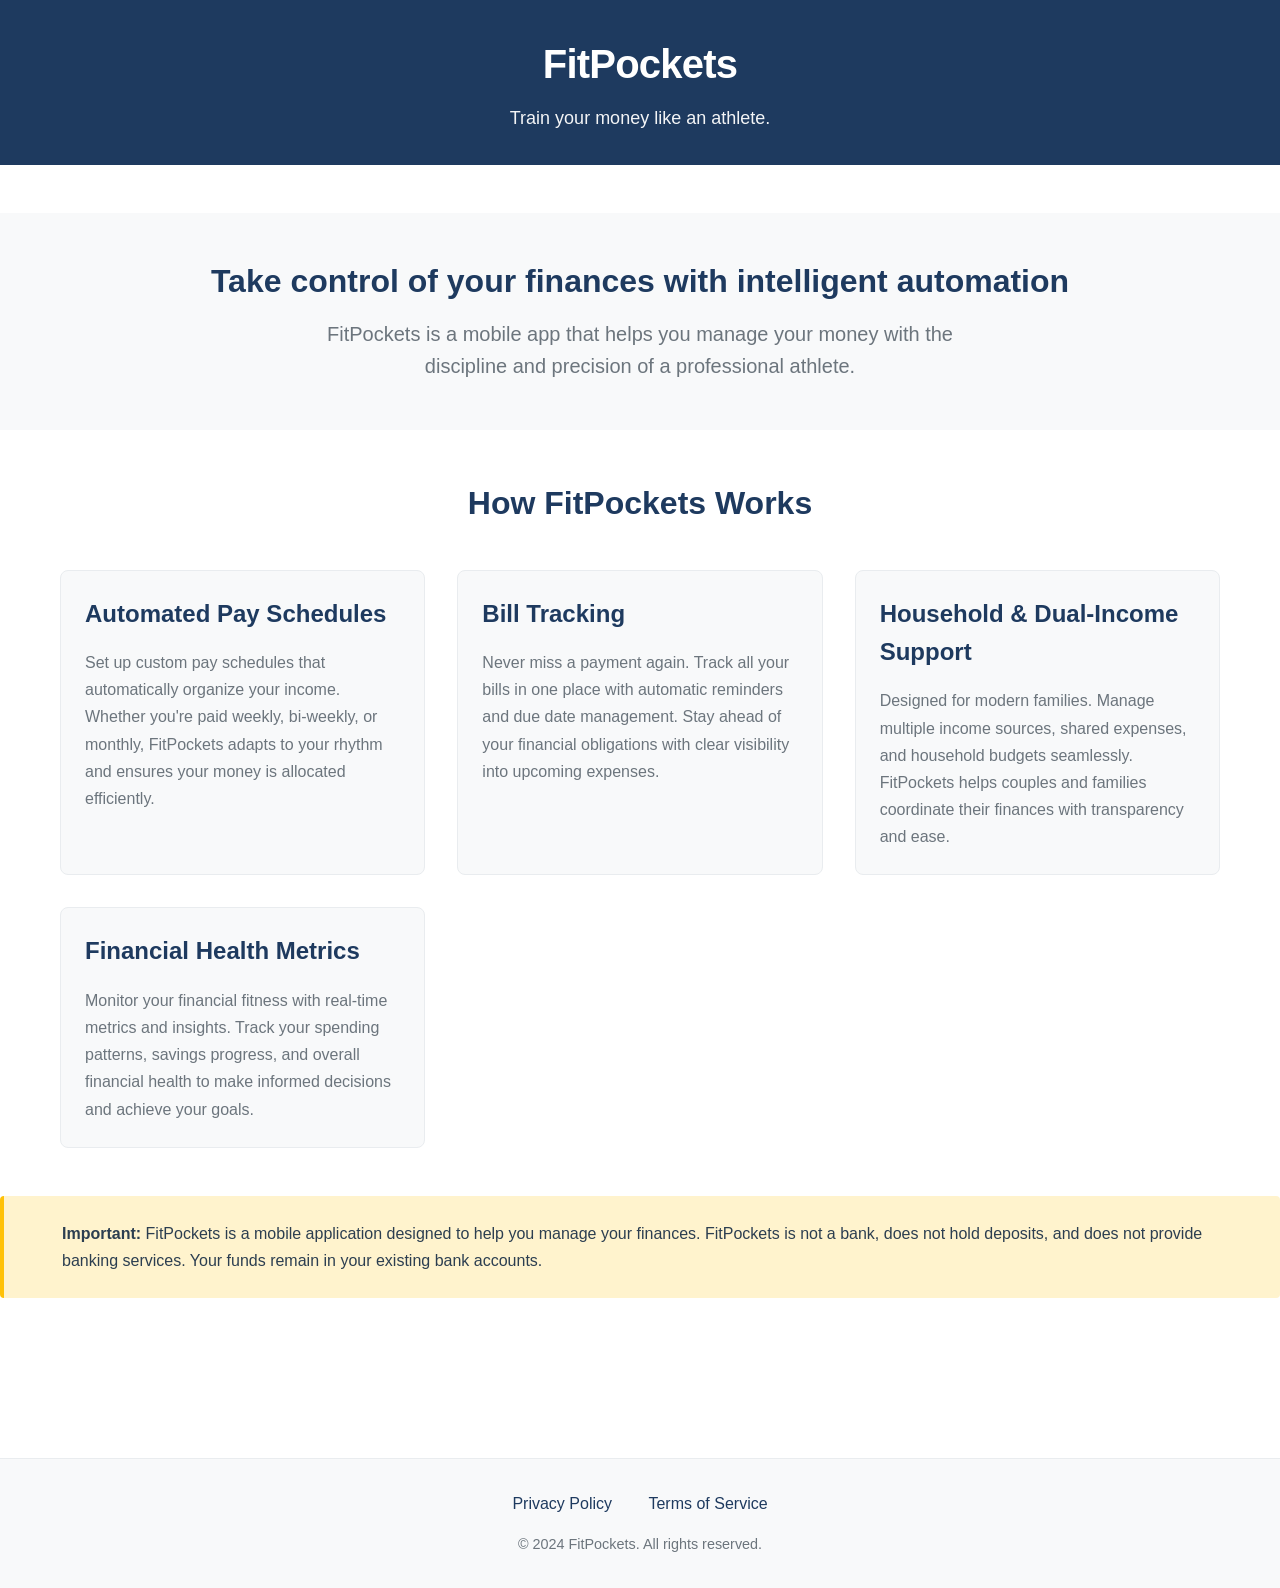
==== index.html @ 13fdd1f0 "Initial commit: FitPockets website" ====
<!DOCTYPE html>
<html lang="en">
<head>
    <meta charset="UTF-8">
    <meta name="viewport" content="width=device-width, initial-scale=1.0">
    <title>FitPockets - Train your money like an athlete.</title>
    <link rel="stylesheet" href="/assets/css/style.css">
</head>
<body>
    <header>
        <div class="container">
            <h1>FitPockets</h1>
            <p class="tagline">Train your money like an athlete.</p>
        </div>
    </header>

    <main>
        <section class="hero">
            <div class="container">
                <h2>Take control of your finances with intelligent automation</h2>
                <p class="lead">FitPockets is a mobile app that helps you manage your money with the discipline and precision of a professional athlete.</p>
            </div>
        </section>

        <section class="features">
            <div class="container">
                <h2>How FitPockets Works</h2>
                <div class="feature-grid">
                    <div class="feature">
                        <h3>Automated Pay Schedules</h3>
                        <p>Set up custom pay schedules that automatically organize your income. Whether you're paid weekly, bi-weekly, or monthly, FitPockets adapts to your rhythm and ensures your money is allocated efficiently.</p>
                    </div>
                    <div class="feature">
                        <h3>Bill Tracking</h3>
                        <p>Never miss a payment again. Track all your bills in one place with automatic reminders and due date management. Stay ahead of your financial obligations with clear visibility into upcoming expenses.</p>
                    </div>
                    <div class="feature">
                        <h3>Household & Dual-Income Support</h3>
                        <p>Designed for modern families. Manage multiple income sources, shared expenses, and household budgets seamlessly. FitPockets helps couples and families coordinate their finances with transparency and ease.</p>
                    </div>
                    <div class="feature">
                        <h3>Financial Health Metrics</h3>
                        <p>Monitor your financial fitness with real-time metrics and insights. Track your spending patterns, savings progress, and overall financial health to make informed decisions and achieve your goals.</p>
                    </div>
                </div>
            </div>
        </section>

        <section class="disclaimer">
            <div class="container">
                <p><strong>Important:</strong> FitPockets is a mobile application designed to help you manage your finances. FitPockets is not a bank, does not hold deposits, and does not provide banking services. Your funds remain in your existing bank accounts.</p>
            </div>
        </section>
    </main>

    <footer>
        <div class="container">
            <nav>
                <a href="/privacy/">Privacy Policy</a>
                <a href="/terms/">Terms of Service</a>
            </nav>
            <p>&copy; 2024 FitPockets. All rights reserved.</p>
        </div>
    </footer>
</body>
</html>
---- assets/css/style.css ----
/* Reset and Base Styles */
* {
    margin: 0;
    padding: 0;
    box-sizing: border-box;
}

:root {
    --primary-color: #1e3a5f;
    --accent-color: #2d9a7a;
    --text-color: #2c3e50;
    --text-light: #6c757d;
    --bg-color: #ffffff;
    --bg-light: #f8f9fa;
    --border-color: #e9ecef;
    --link-color: #1e3a5f;
    --link-hover: #2d9a7a;
}

body {
    font-family: -apple-system, BlinkMacSystemFont, "Segoe UI", Roboto, "Helvetica Neue", Arial, sans-serif;
    line-height: 1.6;
    color: var(--text-color);
    background-color: var(--bg-color);
    font-size: 16px;
}

/* Container */
.container {
    max-width: 1200px;
    margin: 0 auto;
    padding: 0 20px;
}

/* Header */
header {
    background-color: var(--primary-color);
    color: white;
    padding: 2rem 0;
    text-align: center;
}

header h1 {
    font-size: 2.5rem;
    font-weight: 700;
    margin-bottom: 0.5rem;
    letter-spacing: -0.02em;
}

header h1 a {
    color: white;
    text-decoration: none;
}

header h1 a:hover {
    opacity: 0.9;
}

.tagline {
    font-size: 1.125rem;
    font-weight: 400;
    opacity: 0.95;
    margin: 0;
}

/* Main Content */
main {
    min-height: calc(100vh - 300px);
    padding: 3rem 0;
}

/* Hero Section */
.hero {
    text-align: center;
    padding: 3rem 0;
    background-color: var(--bg-light);
    margin-bottom: 3rem;
}

.hero h2 {
    font-size: 2rem;
    font-weight: 600;
    color: var(--primary-color);
    margin-bottom: 1rem;
    line-height: 1.3;
}

.lead {
    font-size: 1.25rem;
    color: var(--text-light);
    max-width: 700px;
    margin: 0 auto;
}

/* Features Section */
.features {
    margin-bottom: 3rem;
}

.features h2 {
    font-size: 2rem;
    font-weight: 600;
    color: var(--primary-color);
    text-align: center;
    margin-bottom: 2.5rem;
}

.feature-grid {
    display: grid;
    grid-template-columns: repeat(auto-fit, minmax(280px, 1fr));
    gap: 2rem;
}

.feature {
    padding: 1.5rem;
    background-color: var(--bg-light);
    border-radius: 8px;
    border: 1px solid var(--border-color);
}

.feature h3 {
    font-size: 1.5rem;
    font-weight: 600;
    color: var(--primary-color);
    margin-bottom: 1rem;
}

.feature p {
    color: var(--text-light);
    line-height: 1.7;
}

/* Disclaimer Section */
.disclaimer {
    background-color: #fff3cd;
    border-left: 4px solid #ffc107;
    padding: 1.5rem;
    margin: 3rem 0;
    border-radius: 4px;
}

.disclaimer p {
    margin: 0;
    color: var(--text-color);
    line-height: 1.7;
}

/* Legal Pages */
.legal-page {
    max-width: 800px;
    margin: 0 auto;
}

.legal-page > h1 {
    font-size: 2.5rem;
    font-weight: 700;
    color: var(--primary-color);
    margin-bottom: 0.5rem;
}

.last-updated {
    color: var(--text-light);
    font-size: 0.9rem;
    margin-bottom: 2rem;
    font-style: italic;
}

.legal-page section {
    margin-bottom: 2.5rem;
}

.legal-page h2 {
    font-size: 1.75rem;
    font-weight: 600;
    color: var(--primary-color);
    margin-top: 2rem;
    margin-bottom: 1rem;
}

.legal-page h3 {
    font-size: 1.25rem;
    font-weight: 600;
    color: var(--text-color);
    margin-top: 1.5rem;
    margin-bottom: 0.75rem;
}

.legal-page p {
    margin-bottom: 1rem;
    line-height: 1.8;
    color: var(--text-color);
}

.legal-page ul {
    margin-left: 1.5rem;
    margin-bottom: 1rem;
    line-height: 1.8;
}

.legal-page ul ul {
    margin-top: 0.5rem;
    margin-bottom: 0.5rem;
}

.legal-page li {
    margin-bottom: 0.5rem;
    color: var(--text-color);
}

.legal-page a {
    color: var(--link-color);
    text-decoration: underline;
}

.legal-page a:hover {
    color: var(--link-hover);
}

/* Footer */
footer {
    background-color: var(--bg-light);
    border-top: 1px solid var(--border-color);
    padding: 2rem 0;
    margin-top: 4rem;
}

footer .container {
    text-align: center;
}

footer nav {
    margin-bottom: 1rem;
}

footer nav a {
    color: var(--link-color);
    text-decoration: none;
    margin: 0 1rem;
    font-weight: 500;
}

footer nav a:hover {
    color: var(--link-hover);
    text-decoration: underline;
}

footer p {
    color: var(--text-light);
    font-size: 0.9rem;
    margin: 0;
}

/* Responsive Design */
@media (max-width: 768px) {
    header h1 {
        font-size: 2rem;
    }

    .tagline {
        font-size: 1rem;
    }

    .hero h2 {
        font-size: 1.5rem;
    }

    .lead {
        font-size: 1.125rem;
    }

    .features h2 {
        font-size: 1.75rem;
    }

    .feature-grid {
        grid-template-columns: 1fr;
        gap: 1.5rem;
    }

    .legal-page > h1 {
        font-size: 2rem;
    }

    .legal-page h2 {
        font-size: 1.5rem;
    }

    .legal-page h3 {
        font-size: 1.125rem;
    }

    footer nav a {
        display: block;
        margin: 0.5rem 0;
    }

    .container {
        padding: 0 15px;
    }

    main {
        padding: 2rem 0;
    }

    .hero {
        padding: 2rem 0;
    }
}

@media (max-width: 480px) {
    header {
        padding: 1.5rem 0;
    }

    header h1 {
        font-size: 1.75rem;
    }

    .hero h2 {
        font-size: 1.25rem;
    }

    .lead {
        font-size: 1rem;
    }

    .feature {
        padding: 1.25rem;
    }

    .feature h3 {
        font-size: 1.25rem;
    }
}
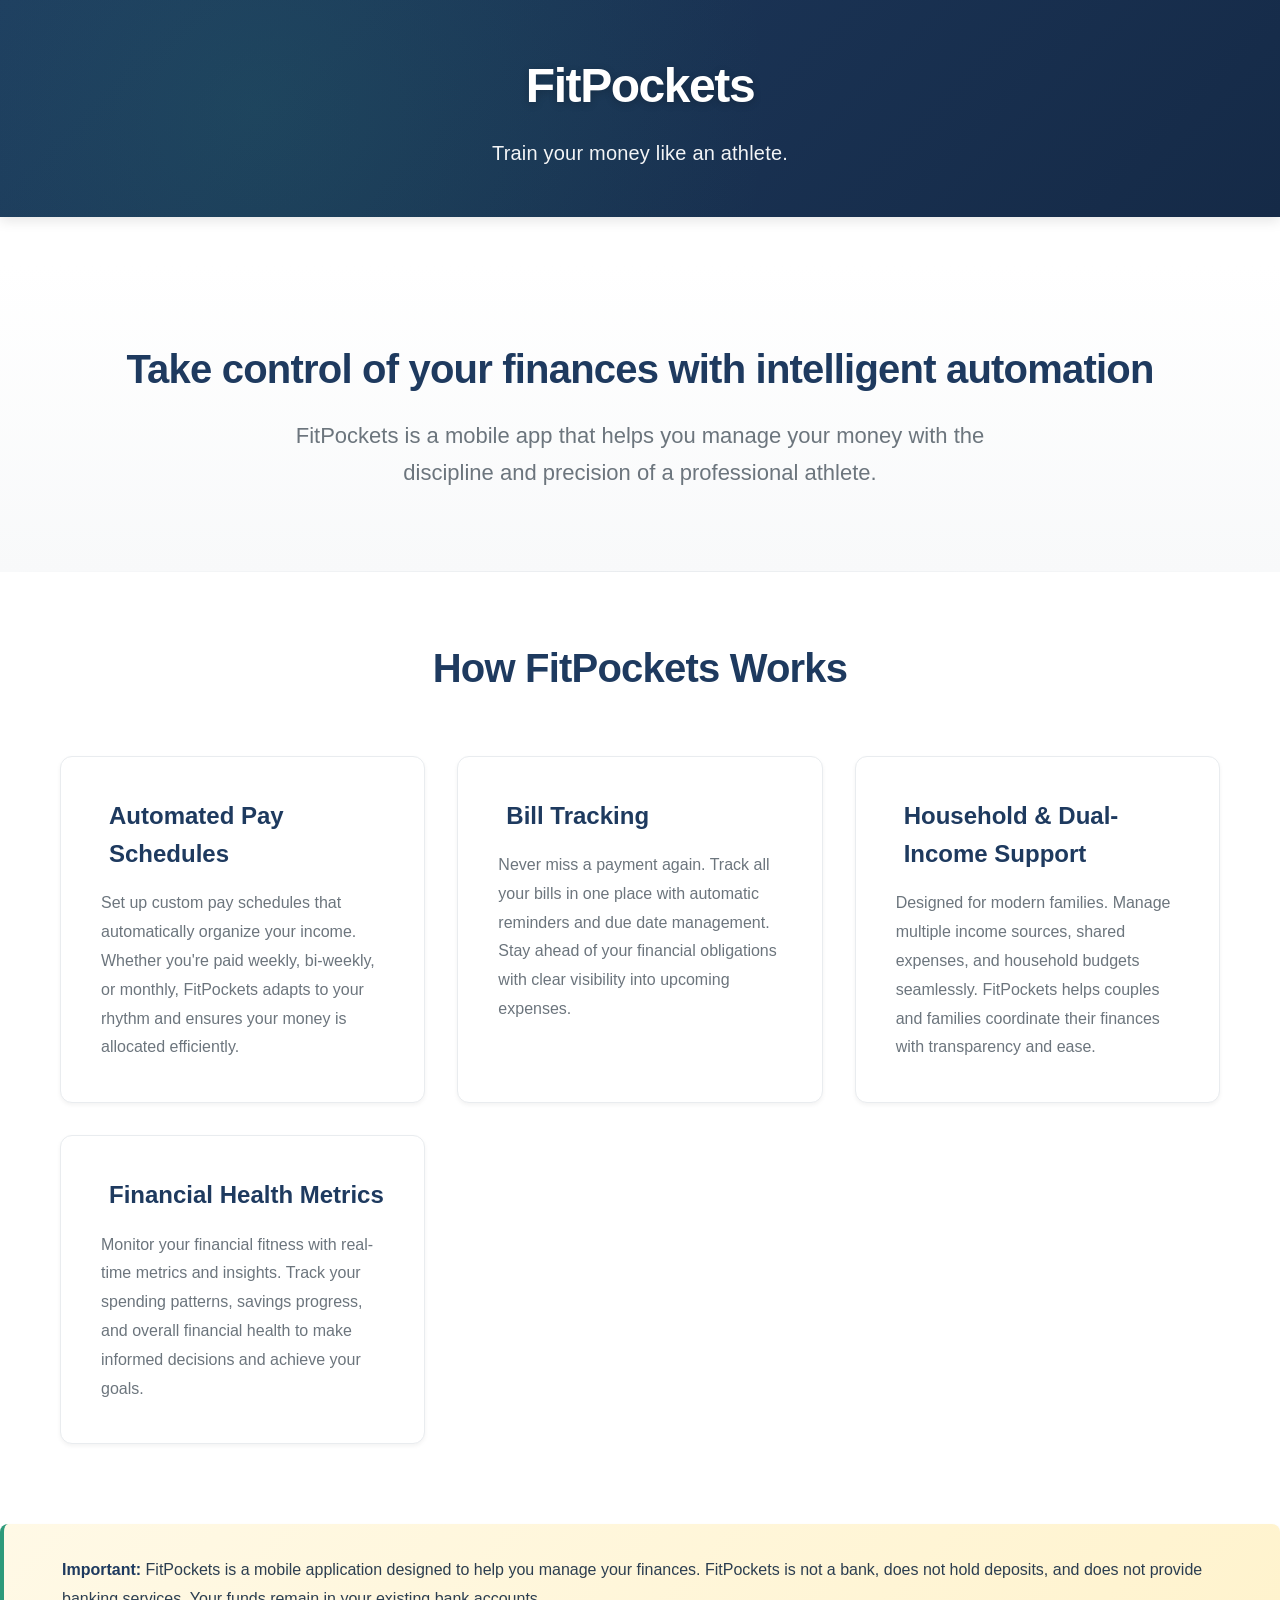
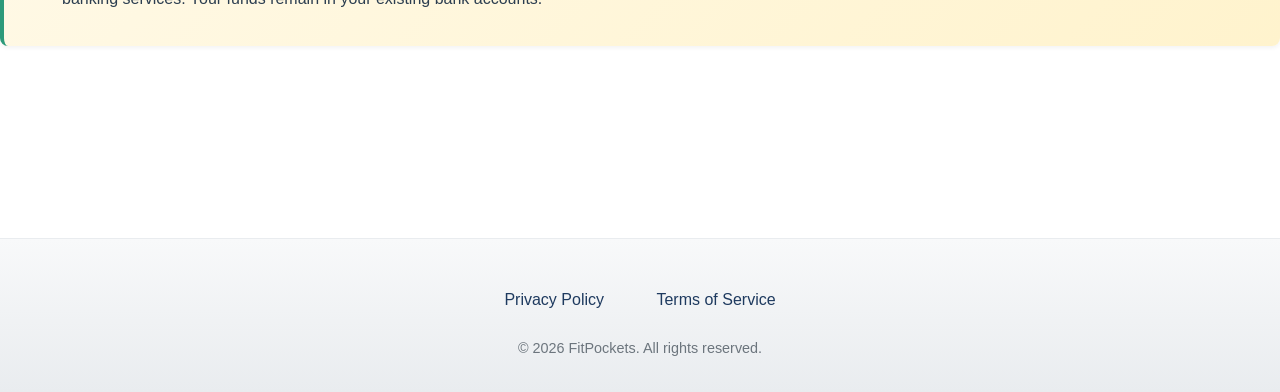
==== commit 761bfaa5: "Update copyright year and last updated dates to 2026 - Updated footer copyright from 2024 to 2026 in" ====
--- a/index.html
+++ b/index.html
@@ -59,10 +59,8 @@
                 <a href="/privacy/">Privacy Policy</a>
                 <a href="/terms/">Terms of Service</a>
             </nav>
-            <p>&copy; 2024 FitPockets. All rights reserved.</p>
+            <p>&copy; 2026 FitPockets. All rights reserved.</p>
         </div>
     </footer>
 </body>
 </html>
-
-
--- a/assets/css/style.css
+++ b/assets/css/style.css
@@ -7,14 +7,22 @@
 
 :root {
     --primary-color: #1e3a5f;
+    --primary-dark: #152a47;
+    --primary-light: #2a4d7a;
     --accent-color: #2d9a7a;
+    --accent-light: #3db896;
+    --accent-dark: #247a63;
     --text-color: #2c3e50;
     --text-light: #6c757d;
     --bg-color: #ffffff;
     --bg-light: #f8f9fa;
+    --bg-gradient: linear-gradient(135deg, #667eea 0%, #764ba2 100%);
     --border-color: #e9ecef;
     --link-color: #1e3a5f;
     --link-hover: #2d9a7a;
+    --shadow-sm: 0 2px 4px rgba(0, 0, 0, 0.05);
+    --shadow-md: 0 4px 12px rgba(0, 0, 0, 0.1);
+    --shadow-lg: 0 8px 24px rgba(0, 0, 0, 0.12);
 }
 
 body {
@@ -23,6 +31,8 @@
     color: var(--text-color);
     background-color: var(--bg-color);
     font-size: 16px;
+    -webkit-font-smoothing: antialiased;
+    -moz-osx-font-smoothing: grayscale;
 }
 
 /* Container */
@@ -34,22 +44,43 @@
 
 /* Header */
 header {
-    background-color: var(--primary-color);
+    background: linear-gradient(135deg, var(--primary-color) 0%, var(--primary-dark) 100%);
     color: white;
-    padding: 2rem 0;
+    padding: 3rem 0;
     text-align: center;
+    box-shadow: var(--shadow-md);
+    position: relative;
+    overflow: hidden;
+}
+
+header::before {
+    content: '';
+    position: absolute;
+    top: 0;
+    left: 0;
+    right: 0;
+    bottom: 0;
+    background: radial-gradient(circle at 20% 50%, rgba(45, 154, 122, 0.15) 0%, transparent 50%);
+    pointer-events: none;
+}
+
+header .container {
+    position: relative;
+    z-index: 1;
 }
 
 header h1 {
-    font-size: 2.5rem;
+    font-size: 3rem;
     font-weight: 700;
-    margin-bottom: 0.5rem;
-    letter-spacing: -0.02em;
+    margin-bottom: 0.75rem;
+    letter-spacing: -0.03em;
+    text-shadow: 0 2px 8px rgba(0, 0, 0, 0.2);
 }
 
 header h1 a {
     color: white;
     text-decoration: none;
+    transition: opacity 0.3s ease;
 }
 
 header h1 a:hover {
@@ -57,10 +88,11 @@
 }
 
 .tagline {
-    font-size: 1.125rem;
+    font-size: 1.25rem;
     font-weight: 400;
     opacity: 0.95;
     margin: 0;
+    letter-spacing: 0.01em;
 }
 
 /* Main Content */
@@ -72,37 +104,52 @@
 /* Hero Section */
 .hero {
     text-align: center;
-    padding: 3rem 0;
-    background-color: var(--bg-light);
-    margin-bottom: 3rem;
+    padding: 5rem 0;
+    background: linear-gradient(180deg, #ffffff 0%, #f8f9fa 100%);
+    margin-bottom: 4rem;
+    position: relative;
+}
+
+.hero::after {
+    content: '';
+    position: absolute;
+    bottom: 0;
+    left: 0;
+    right: 0;
+    height: 1px;
+    background: linear-gradient(90deg, transparent, var(--border-color), transparent);
 }
 
 .hero h2 {
-    font-size: 2rem;
-    font-weight: 600;
-    color: var(--primary-color);
-    margin-bottom: 1rem;
-    line-height: 1.3;
+    font-size: 2.5rem;
+    font-weight: 700;
+    color: var(--primary-color);
+    margin-bottom: 1.5rem;
+    line-height: 1.2;
+    letter-spacing: -0.02em;
 }
 
 .lead {
-    font-size: 1.25rem;
+    font-size: 1.375rem;
     color: var(--text-light);
-    max-width: 700px;
+    max-width: 750px;
     margin: 0 auto;
+    line-height: 1.7;
+    font-weight: 400;
 }
 
 /* Features Section */
 .features {
-    margin-bottom: 3rem;
+    margin-bottom: 5rem;
 }
 
 .features h2 {
-    font-size: 2rem;
-    font-weight: 600;
+    font-size: 2.5rem;
+    font-weight: 700;
     color: var(--primary-color);
     text-align: center;
-    margin-bottom: 2.5rem;
+    margin-bottom: 3.5rem;
+    letter-spacing: -0.02em;
 }
 
 .feature-grid {
@@ -112,10 +159,36 @@
 }
 
 .feature {
-    padding: 1.5rem;
-    background-color: var(--bg-light);
-    border-radius: 8px;
+    padding: 2.5rem;
+    background-color: white;
+    border-radius: 12px;
     border: 1px solid var(--border-color);
+    box-shadow: var(--shadow-sm);
+    transition: all 0.3s ease;
+    position: relative;
+    overflow: hidden;
+}
+
+.feature::before {
+    content: '';
+    position: absolute;
+    top: 0;
+    left: 0;
+    width: 4px;
+    height: 100%;
+    background: linear-gradient(180deg, var(--accent-color), var(--accent-light));
+    transform: scaleY(0);
+    transition: transform 0.3s ease;
+}
+
+.feature:hover {
+    transform: translateY(-4px);
+    box-shadow: var(--shadow-lg);
+    border-color: var(--accent-color);
+}
+
+.feature:hover::before {
+    transform: scaleY(1);
 }
 
 .feature h3 {
@@ -123,26 +196,35 @@
     font-weight: 600;
     color: var(--primary-color);
     margin-bottom: 1rem;
+    position: relative;
+    padding-left: 0.5rem;
 }
 
 .feature p {
     color: var(--text-light);
-    line-height: 1.7;
+    line-height: 1.8;
+    font-size: 1rem;
 }
 
 /* Disclaimer Section */
 .disclaimer {
-    background-color: #fff3cd;
-    border-left: 4px solid #ffc107;
-    padding: 1.5rem;
-    margin: 3rem 0;
-    border-radius: 4px;
+    background: linear-gradient(135deg, #fff9e6 0%, #fff3cd 100%);
+    border-left: 4px solid var(--accent-color);
+    padding: 2rem;
+    margin: 4rem 0;
+    border-radius: 8px;
+    box-shadow: var(--shadow-sm);
 }
 
 .disclaimer p {
     margin: 0;
     color: var(--text-color);
-    line-height: 1.7;
+    line-height: 1.8;
+    font-size: 1rem;
+}
+
+.disclaimer strong {
+    color: var(--primary-color);
 }
 
 /* Legal Pages */
@@ -218,10 +300,10 @@
 
 /* Footer */
 footer {
-    background-color: var(--bg-light);
+    background: linear-gradient(180deg, var(--bg-light) 0%, #e9ecef 100%);
     border-top: 1px solid var(--border-color);
-    padding: 2rem 0;
-    margin-top: 4rem;
+    padding: 3rem 0 2rem;
+    margin-top: 5rem;
 }
 
 footer .container {
@@ -229,19 +311,36 @@
 }
 
 footer nav {
-    margin-bottom: 1rem;
+    margin-bottom: 1.5rem;
 }
 
 footer nav a {
     color: var(--link-color);
     text-decoration: none;
-    margin: 0 1rem;
+    margin: 0 1.5rem;
     font-weight: 500;
+    font-size: 1rem;
+    transition: color 0.3s ease;
+    position: relative;
+}
+
+footer nav a::after {
+    content: '';
+    position: absolute;
+    bottom: -4px;
+    left: 0;
+    width: 0;
+    height: 2px;
+    background: var(--accent-color);
+    transition: width 0.3s ease;
 }
 
 footer nav a:hover {
     color: var(--link-hover);
-    text-decoration: underline;
+}
+
+footer nav a:hover::after {
+    width: 100%;
 }
 
 footer p {
@@ -252,24 +351,37 @@
 
 /* Responsive Design */
 @media (max-width: 768px) {
+    header {
+        padding: 2.5rem 0;
+    }
+
     header h1 {
-        font-size: 2rem;
+        font-size: 2.25rem;
     }
 
     .tagline {
-        font-size: 1rem;
+        font-size: 1.125rem;
+    }
+
+    .hero {
+        padding: 3.5rem 0;
     }
 
     .hero h2 {
-        font-size: 1.5rem;
+        font-size: 1.75rem;
     }
 
     .lead {
         font-size: 1.125rem;
     }
 
+    .features {
+        margin-bottom: 3rem;
+    }
+
     .features h2 {
-        font-size: 1.75rem;
+        font-size: 2rem;
+        margin-bottom: 2.5rem;
     }
 
     .feature-grid {
@@ -277,6 +389,10 @@
         gap: 1.5rem;
     }
 
+    .feature {
+        padding: 2rem;
+    }
+
     .legal-page > h1 {
         font-size: 2rem;
     }
@@ -289,9 +405,13 @@
         font-size: 1.125rem;
     }
 
+    footer {
+        padding: 2.5rem 0 1.5rem;
+    }
+
     footer nav a {
         display: block;
-        margin: 0.5rem 0;
+        margin: 0.75rem 0;
     }
 
     .container {
@@ -302,35 +422,51 @@
         padding: 2rem 0;
     }
 
-    .hero {
-        padding: 2rem 0;
+    .disclaimer {
+        padding: 1.5rem;
+        margin: 3rem 0;
     }
 }
 
 @media (max-width: 480px) {
     header {
-        padding: 1.5rem 0;
+        padding: 2rem 0;
     }
 
     header h1 {
-        font-size: 1.75rem;
+        font-size: 1.875rem;
+    }
+
+    .tagline {
+        font-size: 1rem;
+    }
+
+    .hero {
+        padding: 2.5rem 0;
     }
 
     .hero h2 {
-        font-size: 1.25rem;
+        font-size: 1.5rem;
     }
 
     .lead {
         font-size: 1rem;
     }
 
+    .features h2 {
+        font-size: 1.75rem;
+        margin-bottom: 2rem;
+    }
+
     .feature {
-        padding: 1.25rem;
+        padding: 1.75rem;
     }
 
     .feature h3 {
         font-size: 1.25rem;
     }
-}
-
-
+
+    .disclaimer {
+        padding: 1.25rem;
+    }
+}
